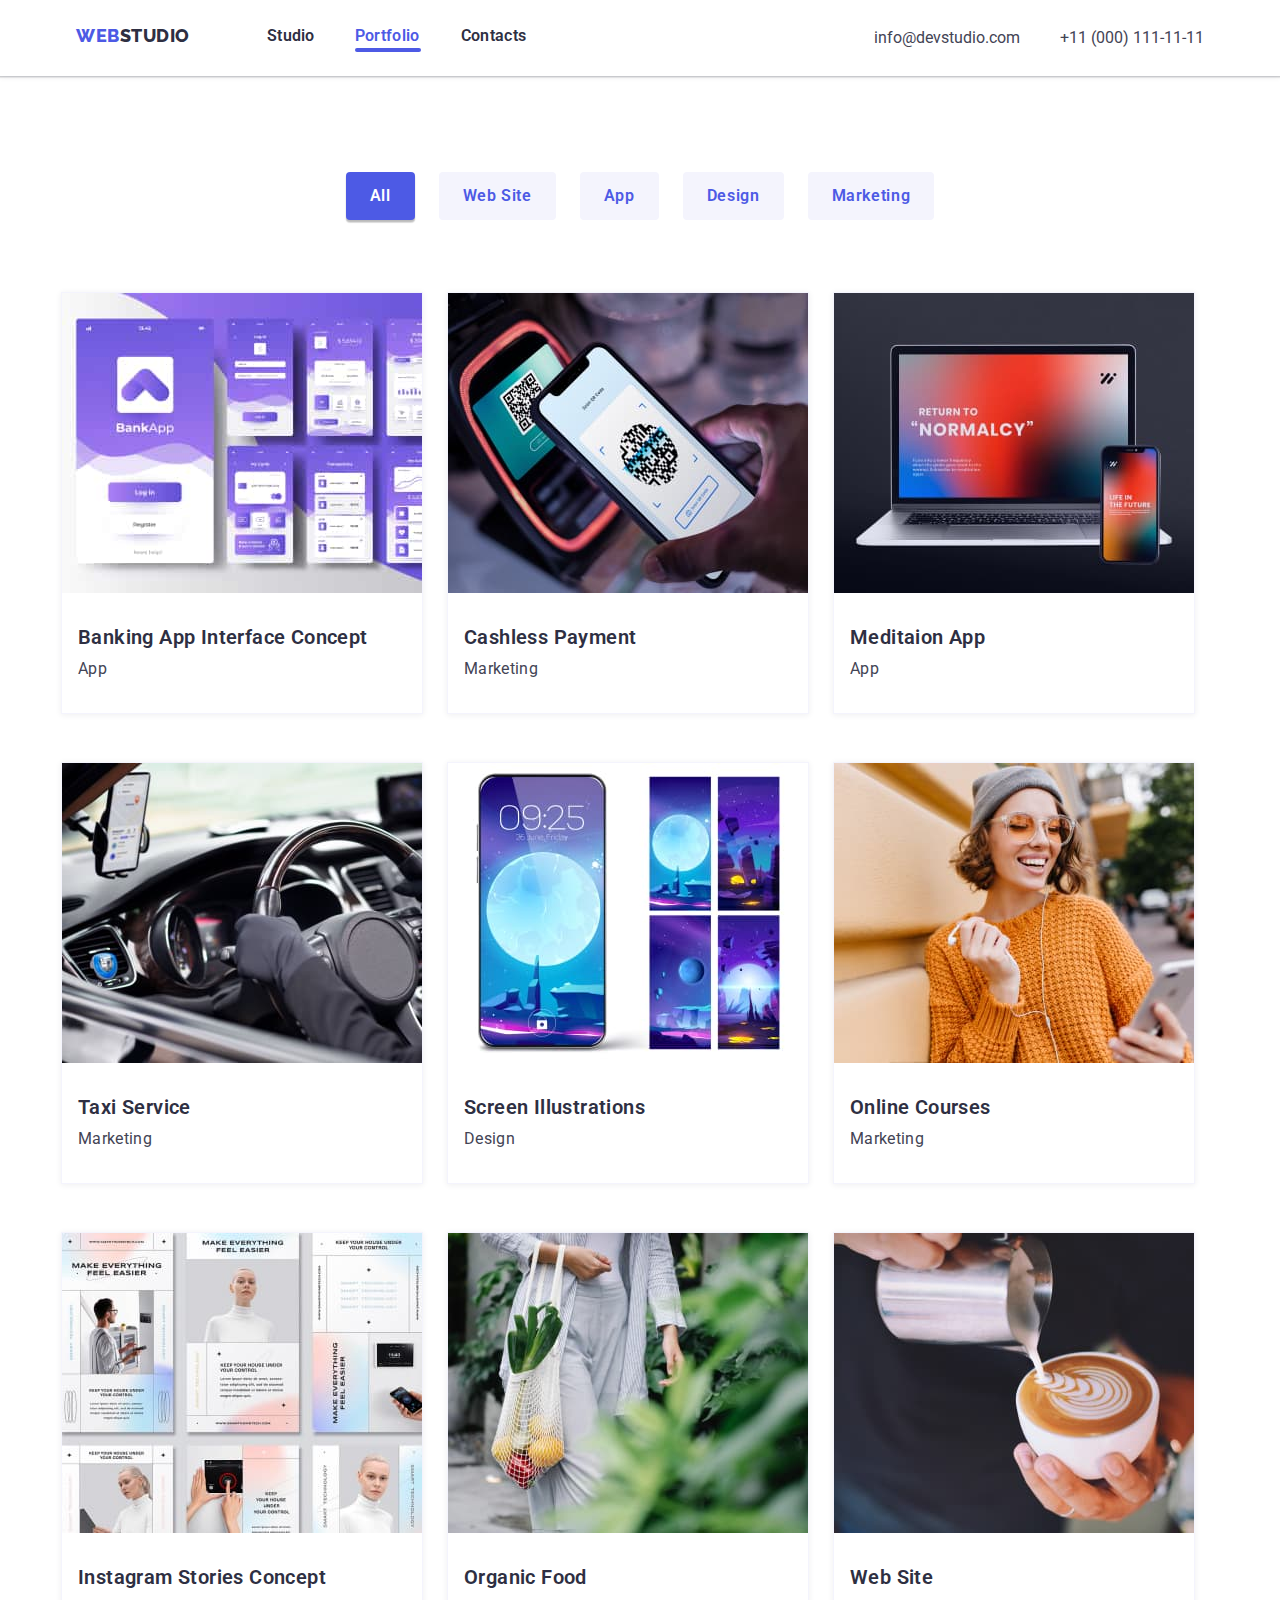
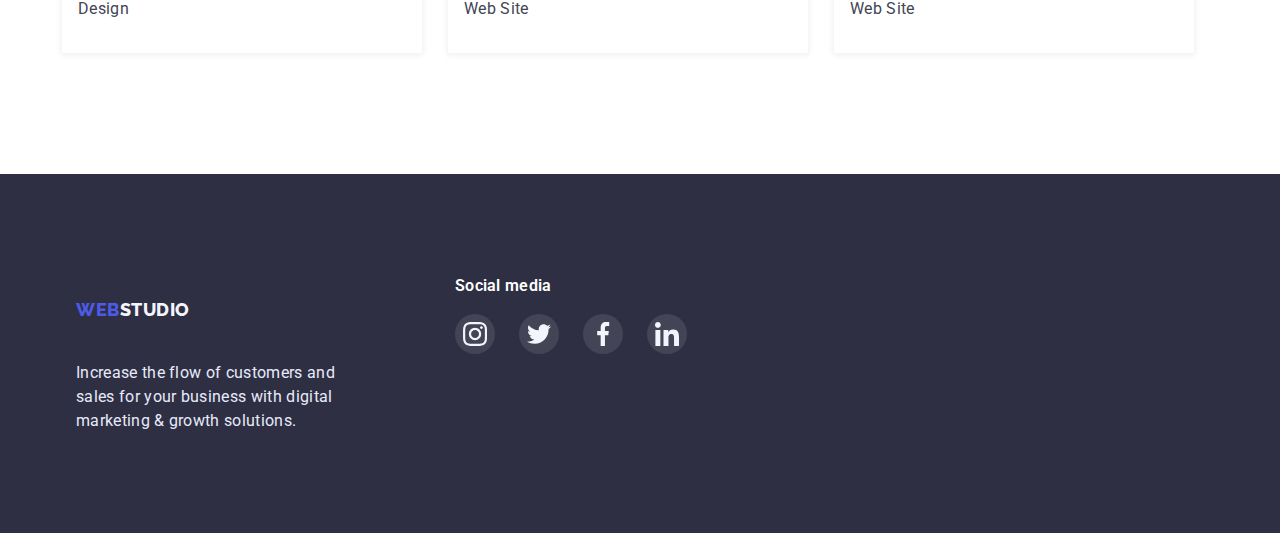
==== portfolio.html @ b30ba006 "cloned hw5" ====
<!DOCTYPE html>
<html lang="en">
    <meta charset="UTF-8">
    <meta http-equiv="X-UA-Compatible" content="IE=edge">
    <meta name="viewport" content="width=device-width, initial-scale=1.0">
    <title>Portfolio</title>
    <link rel="stylesheet" href="https://cdn.jsdelivr.net/npm/modern-normalize@1.1.0/modern-normalize.min.css">
    <link href="https://fonts.googleapis.com/css2?family=Raleway:wght@700&family=Roboto:wght@400;500;700;900&display=swap"
    rel="stylesheet">
    <link rel="stylesheet" href="./styles/styles.css">
</head>
<body>
    <!-- HEADER -->
    <header class="header-box">
        <div class="container page-header-container">
            <!-- logo and sections -->
            <nav class="nav-section">
                <a class="logo" href="./index.html">Web<span class="logo-studio-up">Studio</span></a>
                <ul class="nav-list">
                    <li class="nav-list-item"><a class="nav-list-item-link" href="./index.html">Studio</a></li>
                    <li class="nav-list-item"><a class="nav-list-item-link current underline-portfolio" href="./portfolio.html">Portfolio</a></li>
                    <li class="nav-list-item"><a class="nav-list-item-link" href="#">Contacts</a></li>
                </ul>
            </nav>
            <!-- contacts -->
            <ul class="contact-list">
                <li class="contact-item"><a class="contact-item-link" href="mailto:info@devstudio.com">info@devstudio.com</a></li>
                <li class="contact-item"><a class="contact-item-link" href="tel:+110001111111">+11 (000) 111-11-11</a></li>
            </ul>
        </div>
    </header>

    <main>
        <!-- Examples of photos -->
        <section class="gallery">
            <div class="container gallery-div">
                <h1 class="gallery-title" hidden>Gallery</h1>
                    <ul class="button-filters-list">
                        <li class="button-filters-list-item"><button class="button-filter button-filter-active" type="button">All</button></li>
                        <li class="button-filters-list-item"><button class="button-filter" type="button">Web Site</button></li>
                        <li class="button-filters-list-item"><button class="button-filter" type="button">App</button></li>
                        <li class="button-filters-list-item"><button class="button-filter" type="button">Design</button></li>
                        <li class="button-filters-list-item"><button class="button-filter" type="button">Marketing</button></li>
                    </ul>
                <ul class="gallery-list">
                    <li class="gallery-list-item">
                        <a href="#" class="gallery-list-item-link">
                            <div class="overlay-div">
                                <img src="./images/portfolio/img-1.jpg" width="360" alt="Banking App Interface Concept">
                                <div class="overlay">
                                    <p>
                                        14 Stylish and User-Friendly App Design Concepts · Task Manager App · Calorie Tracker App · Exotic Fruit Ecommerce App ·
                                        Cloud Storage App
                                    </p>
                                </div>
                            </div>
                            <div class="gallery-header-and-text">
                                <h2 class="gallery-list-title">Banking App Interface Concept</h2>
                                <p class="gallery-list-text">App</p>
                            </div>
                        </a>
                    </li>
                    <li class="gallery-list-item">
                        <a href="#" class="gallery-list-item-link">
                            <div class="overlay-div">
                                <img src="./images/portfolio/img-2.jpg" width="360" alt="Cashless Payment">
                                <div class="overlay">>
                                    <p>
                                        14 Stylish and User-Friendly App Design Concepts · Task Manager App · Calorie Tracker App · Exotic Fruit Ecommerce
                                        App ·
                                        Cloud Storage App
                                    </p>
                                </div>
                            </div>
                            <div class="gallery-header-and-text">
                                <h2 class="gallery-list-title">Cashless Payment</h2>
                                <p class="gallery-list-text">Marketing</p>
                            </div>
                        </a>
                    </li>
                    <li class="gallery-list-item">
                        <a href="#" class="gallery-list-item-link">
                            <div class="overlay-div">
                                <img src="./images/portfolio/img-3.jpg" width="360" alt="Meditaion App">
                                <div class="overlay">
                                    <p>
                                        14 Stylish and User-Friendly App Design Concepts · Task Manager App · Calorie Tracker App · Exotic Fruit Ecommerce
                                        App ·
                                        Cloud Storage App
                                    </p>
                                </div>
                            </div>
                            <div class="gallery-header-and-text">
                                <h2 class="gallery-list-title">Meditaion App</h2>
                                <p class="gallery-list-text">App</p>
                            </div>
                        </a>
                    </li>
                    <li class="gallery-list-item">
                        <a href="#" class="gallery-list-item-link">
                            <div class="overlay-div">
                                <img src="./images/portfolio/img-4.jpg" width="360" alt="Taxi Service">
                                <div class="overlay">
                                    <p>
                                        14 Stylish and User-Friendly App Design Concepts · Task Manager App · Calorie Tracker App · Exotic Fruit Ecommerce
                                        App ·
                                        Cloud Storage App
                                    </p>
                                </div>
                            </div>
                            <div class="gallery-header-and-text">
                                <h2 class="gallery-list-title">Taxi Service</h2>
                                <p class="gallery-list-text">Marketing</p>
                            </div>
                        </a>
                    </li>
                    <li class="gallery-list-item">
                        <a href="#" class="gallery-list-item-link">
                            <div class="overlay-div">
                                <img src="./images/portfolio/img-5.jpg" width="360" alt="Screen Illustrations">
                                <div class="overlay">
                                    <p>
                                        14 Stylish and User-Friendly App Design Concepts · Task Manager App · Calorie Tracker App · Exotic Fruit Ecommerce
                                        App ·
                                        Cloud Storage App
                                    </p>
                                </div>
                            </div>
                            <div class="gallery-header-and-text">
                                <h2 class="gallery-list-title">Screen Illustrations</h2>
                                <p class="gallery-list-text">Design</p>
                            </div>
                        </a>
                    </li>
                    <li class="gallery-list-item">
                        <a href="#" class="gallery-list-item-link">
                            <div class="overlay-div">
                                <img src="./images/portfolio/img-6.jpg" width="360" alt="Online Courses">
                                <div class="overlay">
                                    <p>
                                        14 Stylish and User-Friendly App Design Concepts · Task Manager App · Calorie Tracker App · Exotic Fruit Ecommerce
                                        App ·
                                        Cloud Storage App
                                    </p>
                                </div>
                            </div>
                            <div class="gallery-header-and-text">
                                <h2 class="gallery-list-title">Online Courses</h2>
                                <p class="gallery-list-text">Marketing</p>
                            </div>
                        </a>
                    </li>
                    <li class="gallery-list-item">
                        <a href="#" class="gallery-list-item-link">
                            <div class="overlay-div">
                                <img src="./images/portfolio/img-7.jpg" width="360" alt="Instagram Stories Concept">
                                <div class="overlay">
                                    <p>
                                        14 Stylish and User-Friendly App Design Concepts · Task Manager App · Calorie Tracker App · Exotic Fruit Ecommerce
                                        App ·
                                        Cloud Storage App
                                    </p>
                                </div>
                            </div>
                            <div class="gallery-header-and-text">
                                <h2 class="gallery-list-title">Instagram Stories Concept</h2>
                                <p class="gallery-list-text">Design</p>
                            </div>
                        </a>
                    </li>
                    <li class="gallery-list-item">
                        <a href="#" class="gallery-list-item-link">
                            <div class="overlay-div">
                                <img src="./images/portfolio/img-8.jpg" width="360" alt="Organic Food">
                                <div class="overlay">
                                    <p>
                                        14 Stylish and User-Friendly App Design Concepts · Task Manager App · Calorie Tracker App · Exotic Fruit Ecommerce
                                        App ·
                                        Cloud Storage App
                                    </p>
                                </div>
                            </div>
                            <div class="gallery-header-and-text">
                                <h2 class="gallery-list-title">Organic Food</h2>
                                <p class="gallery-list-text">Web Site</p>
                            </div>
                        </a>
                    </li>
                    <li class="gallery-list-item">
                        <a href="#" class="gallery-list-item-link">
                            <div class="overlay-div">
                                <img src="./images/portfolio/img-9.jpg" width="360" height="300" alt="Fresh Coffee">
                                <div class="overlay">
                                    <p>
                                        14 Stylish and User-Friendly App Design Concepts · Task Manager App · Calorie Tracker App · Exotic Fruit Ecommerce
                                        App ·
                                        Cloud Storage App
                                    </p>
                                </div>
                            </div>
                            <div class="gallery-header-and-text">
                                <h2 class="gallery-list-title">Web Site</h2>
                                <p class="gallery-list-text">Web Site</p>
                            </div>
                        </a>
                    </li>
                </ul>
            </div>
        </section>
    </main>

    <!-- FOOTER -->
<footer class="footer">
    <div class="container footer-div">
        <div class="text-and-logo-div">
            <a class="logo" href="./index.html"><span class="logo-web">Web</span><span
                    class="logo-studio-down">Studio</span></a>
            <p class="footer-text">
                Increase the flow of customers and <br>
                sales for your business with digital <br>
                marketing & growth solutions.
            </p>
        </div>
        <div class="soc-media-div">
            <p class="soc-media-p">Social media</p>
            <ul class="soc-media-list">
                <li class="social-media-list-item">
                    <a href="#" class="social-list-link-footer">
                        <svg class="social-icon-footer" width="24px" height="24px">
                            <use href="./images/svg/sprite-svg.svg#icon-instagram"></use>
                        </svg>
                    </a>
                </li>
                <li class="social-media-list-item">
                    <a href="#" class="social-list-link-footer">
                        <svg class="social-icon-footer" width="24px" height="24px">
                            <use href="./images/svg/sprite-svg.svg#icon-twitter"></use>
                        </svg>
                    </a>
                </li>
                <li class="social-media-list-item">
                    <a href="#" class="social-list-link-footer">
                        <svg class="social-icon-footer" width="24px" height="24px">
                            <use href="./images/svg/sprite-svg.svg#icon-facebook"></use>
                        </svg>
                    </a>
                </li>
                <li class="soc-media-list-item">
                    <a href="#" class="social-list-link-footer">
                        <svg class="social-icon-footer" width="24px" height="24px">>
                            <use href="./images/svg/sprite-svg.svg#icon-linkedin"></use>
                        </svg>
                    </a>
                </li>
            </ul>
        </div>
    </div>
</footer>
<script src="./js/modal.js"></script>
</body>
</html>
---- styles/styles.css ----
/* GENERAL */
:root {
    --primary-brand-color: #4D5AE5;
    --shadow-headings-color: #2E2F42;
    --success-color: #31D0AA;
    --body-text-color: #434455;
    --helper-text-color: #8E8F99;
    --accent-color: #E7E9FC;
    --light-mode-color: #F4F4FD;
    --light-background-color: #FFFFFF;
    --hero-button-click: #404BBF;
    --modal-window-bg: #FCFCFC;
    --transition-dur-and-func: cubic-bezier(0.4, 0, 0.2, 1);
}
body {
    font-family: 'Roboto', sans-serif;
    color: var(--body-text-color);
    margin: 0;
}
                                        /* STYLES RESET */
h1, h2, h3, h4, h5, h6, p{
    margin-top: 0;
    margin-bottom: 0;
}
ul, ol {
    margin-top: 0;
    margin-bottom: 0;
    margin-left: 0;
    padding-inline-start: 0;
}
img{
    display:block;
    max-width: 100%;
}
button{
    cursor:pointer;
}
.container {
    width: 1158px;
    margin-left: auto;
    margin-right: auto;
    padding-left: 15px;
    padding-right: 15px;
}
                                            /* HEADER */
.logo, .nav-list-item-link, .contact-item-link {
    text-decoration: none;
}
.logo{
    font-family: 'Raleway', sans-serif;
    font-weight: 800;
    font-size: 18px;
    line-height: 1.3;
    letter-spacing: 0.03em;
    text-transform: uppercase;
    color: var(--primary-brand-color);
    margin-right: 77px;
    text-decoration: none;
    margin-right: 77px;
    }
.logo-studio-up {
    font-family: 'Raleway', sans-serif;
    font-weight: 800;
    font-size: 18px;
    line-height: 1.3;
    letter-spacing: 0.03em;
    color: var(--shadow-headings-color);
}
.nav-list-item-link {
    font-weight: 600;
    font-size: 16px;
    line-height: 1.5;
    letter-spacing: 0.02em;
    color: var(--shadow-headings-color);

    transition: color 250ms var(--transition-dur-and-func), text-shadow 250ms var(--transition-dur-and-func);
}
.contact-item-link {
    font-size: 16px;
    line-height: 1.5;
    color: var(--body-text-color);
    text-decoration: none;

    transition: color 250ms var(--transition-dur-and-func), text-shadow 250ms var(--transition-dur-and-func);
}
.nav-list, .contact-list, .button-filters-list, .gallery-list, .principles-section-list, .what-we-are-doing-list, .our-team-list {
    list-style: none;
}
.nav-list-item-link:hover, 
.nav-list-item-link:active, 
.nav-list-item-link:focus,
.contact-item-link:hover,
.contact-item-link:visited {
    color: var(--primary-brand-color);
}
.page-header-container {
    display: flex;
    align-items: center;
}
.header-box {
    box-shadow: 0px 2px 1px rgba(46, 47, 66, 0.08), 0px 1px 1px rgba(46, 47, 66, 0.16), 0px 1px 6px rgba(46, 47, 66, 0.08);
}
.nav-section,.nav-list,.contact-list {
    display: flex;
}
.contact-list {
    margin-left: auto;
}
.nav-list-item:not(:last-child),
.contact-item:not(:last-child) {
    margin-right: 40px;
}
.nav-list-item-link, .contact-item-link, .logo{
    display: block;
    padding-top: 24px;
    padding-bottom: 24px;
}
.current{
    color: var(--primary-brand-color);
}
.underline-portfolio::after{
    content: '';
    display: block;
    width: 66px;
    height: 4px;
    border-radius: 2px;
    background-color: var(--primary-brand-color); 
    margin: 0 auto;
}
.underline-studio::after{
    content: '';
    display: block;
    width: 48px;
    height: 4px;
    border-radius: 2px;
    background-color: var(--primary-brand-color); 
    margin: 0 auto; 
}

                                        /* BUTTON-FILTERS */
.button-filter {
    font-family: inherit;
    font-weight: 600;
    font-size: 16px;
    line-height: 1.5;
    letter-spacing: 0.04em;
    color: var(--primary-brand-color);
    background-color: var(--light-mode-color);
    border: none;
    border-radius: 4px;
    padding: 12px 24px;

    transition: background-color 250ms var(--transition-dur-and-func), color 250ms var(--transition-dur-and-func), 
    border 250ms var(--transition-dur-and-func), box-shadow 250ms var(--transition-dur-and-func);
}
.button-filter:hover, .button-filter:focus, .button-filter-active {
    background-color: var(--primary-brand-color);
    color: var(--light-background-color);
    border: none;
    box-shadow: 0px 3px 1px rgba(0, 0, 0, 0.1), 0px 2px 1px rgba(0, 0, 0, 0.08), 0px 2px 2px rgba(0, 0, 0, 0.12);
}
.hero-button:hover {
    background: var(--primary-brand-color);
    box-shadow: 0px 1px 6px rgba(46, 47, 66, 0.08), 0px 1px 1px rgba(46, 47, 66, 0.16), 0px 2px 1px rgba(46, 47, 66, 0.08);
}
.hero-button:active{
    background: var(--hero-button-click);
    box-shadow: 0px 4px 4px rgba(0, 0, 0, 0.15);

}
.hero-button{
    font-family: inherit;
    padding: 16px 32px;
    background: var(--primary-brand-color);
    box-shadow: 0px 4px 4px rgba(0, 0, 0, 0.15);
    border-radius: 4px;
    border: none;

    font-weight: 600;
    font-size: 16px;
    line-height: 1.18;
    letter-spacing: 0.04em;
    color: var(--light-background-color);
    transition: box-shadow 250ms var(--transition-dur-and-func), background-color 250ms var(--transition-dur-and-func);
   }
                                            /* HERO */
.hero-section-title {    
    font-weight: 600;
    font-size: 56px;
    line-height: 1.07;
    letter-spacing: 0.02em;
    color: var(--light-background-color);
    margin-bottom: 48px;
}
.hero-section{
    height: 603px;
    text-align: center;
    padding-top: 192px;
    padding-bottom: 192px;
 }
 .background{
    margin-left: auto;
    margin-right: auto;
    height: 600px;
    max-width: 1440px;
    background-image: linear-gradient(rgba(46, 47, 66, 0.7),rgba(46, 47, 66, 0.7)), url("../images/hero/hero.jpg");
    background-repeat: no-repeat;
    background-position: center;
    background-size: contain;
 }
.hero-section-div{
    display: flex;
    flex-direction: column;
    align-items: center;
    justify-items: center;
}

                                            /* PRINCIPLES */
.principles-section-list-item-header {
    font-weight: 600;
    font-size: 20px;
    line-height: 1.2;
    letter-spacing: 0.02em;
    color: var(--shadow-headings-color);
}
.principles-section-list-item-text {
    font-size: 16px;
    line-height: 1.5;
    letter-spacing: 0.02em;
    color: var(--body-text-color);
}
.principles-section-list{
    display: flex;
}
.principles-section-list-item{
    width: calc((100% - 24px * 3) / 4);
}
.principles-section-list-item:not(:last-child){
    margin-right: 24px;
}
.principles{
    padding-top: 120px;
    padding-bottom: 120px;
}
.principles-section-list-item-header{
    margin: 8px 0px;
}
.principle-icon-div{
    height: 112px;
    display: flex;
    justify-content: center;
    align-items: center;
    background-color: var(--light-mode-color);
    border-radius: 4px;
}
                                        /* WHAT WE ARE DOING */
.what-we-are-doing-header, .our-team-header, .customers-header {
    font-weight: 600;
    font-size: 36px;
    line-height: 1.1;
    letter-spacing: 0.02em;
    color: var(--shadow-headings-color);
    margin-bottom: 72px;
    text-align: center;
}
.what-we-are-doing{
    padding-bottom: 120px;
}
.what-we-are-doing-div {
    display: flex;
    flex-direction: column;
    align-items: center;
    justify-items: center;
}
.what-we-are-doing-list{
    display: flex;
}
.img-doing-item:not(:last-child){
    margin-right: 24px;
}
.img-doing-item{
    width: calc((100% - 24px * 2) / 3);
}
                                                /* OUR TEAM */
.our-team-list-item-header{
    font-weight: 600;
    font-size: 20px;
    line-height: 1.2;
    letter-spacing: 0.02em;
    color: var(--shadow-headings-color);
    text-align: center;
}
.our-team-list-item-text{
    font-size: 16px;
    line-height: 1.5;
    letter-spacing: 0.02em;
    color: var(--body-text-color);
}
.our-team{
    background-color: var(--light-mode-color);
    padding-top: 120px;
    padding-bottom: 120px;
}
.our-team-list-item{
    background-color: var(--light-background-color);
    box-shadow: 0px 1px 6px rgba(46, 47, 66, 0.08), 0px 1px 1px rgba(46, 47, 66, 0.16), 0px 2px 1px rgba(46, 47, 66, 0.08);
    border-radius: 0px 0px 4px 4px;
}
.our-team-list-item{
    width: calc((100% - 24px * 3) / 4);
}

.our-team-list-item-header-and-text{
    padding: 32px 16px;
}

.our-team-list-item:not(:last-child){
    margin-right: 24px;
}
.our-team-header{
    text-align: center;
}
.our-team-list{
    display: flex;
    align-items: center;
    justify-items: center;
}
.our-team-list-item-text{
    margin-top: 8px;
    text-align: center;
}
.social-media-list{
    margin-top: 8px;
    display: flex;
    list-style-type:none;
}
.social-list-link{
   text-decoration:none;
   
}
.social-media-list-item:not(:last-child){
    margin-right: 24px;
}
.social-list-link{
    display: flex;
    justify-content: center;
    align-items: center;
    width: 40px;
    height: 40px;
    border-radius: 50%;
    background-color: var(--primary-brand-color);
}
.social-icon{
    fill: var(--light-mode-color);
}

                                        /* GALLERY */
.gallery-list-title{
    font-weight: 600;
    font-size: 20px;
    line-height: 1.2;
    letter-spacing: 0.02em;
    color: var(--shadow-headings-color);
}
.gallery-title{
    text-align: center;
}
.gallery-list-text{
    font-size: 16px;
    line-height: 1.5;
    letter-spacing: 0.02em;
    color: var(--body-text-color);
    margin-top: 8px;
}
.button-filters-list{
    display: flex;
    justify-content:center;
    margin-bottom: 72px;
}
.button-filters-list-item:not(:last-child){
    margin-right: 24px;
}
.gallery-list-item{
    margin-bottom: 48px;
    margin-right: 24px;
    border: 0.5px solid var(--light-mode-color);
    box-shadow: 0px 1px 6px rgba(46, 47, 66, 0.08);

    transition: border 250ms var(--transition-dur-and-func), box-shadow 250ms var(--transition-dur-and-func),
     transform 250ms var(--transition-dur-and-func);
}
.gallery-list-item:hover, .gallery-list-item:focus {
    border: 0.5px solid var(--light-mode-color);
    box-shadow: 0px 1px 6px rgba(46, 47, 66, 0.08), 0px 1px 1px rgba(46, 47, 66, 0.16), 0px 2px 1px rgba(46, 47, 66, 0.08);
}
.gallery-list-item:hover .overlay{
    transform: translate(0, 0);
}
.gallery{
    padding-top: 96px;
    padding-bottom: 120px;
}
.gallery-div{
    padding-left: 0;
    padding-right: 0;
}

.gallery-list{
    display: flex;
    flex-wrap: wrap;    
    margin-right: -24px;
    margin-bottom: -48px;
}
.gallery-header-and-text{
    padding: 32px 16px;
}
.overlay-div{
    position: relative;
    overflow: hidden;
}
.overlay{
    font-size: 16px;
    line-height: 1.5;
    letter-spacing: 0.02em;

    color: var(--light-mode-color);
    background-color: var(--primary-brand-color);

    padding-top: 40px;
    padding-left: 32px;
    padding-right: 32px;
    width: 100%;
    height: 100%;

    position: absolute;
    left: 0;
    top: 0;

    overflow: auto;
    transform: translate(0, 100%);

    transition: transform 250ms var(--transition-dur-and-func);
}
.gallery-list-item-link{
    text-decoration: none;
}
                                    /* CUSTOMERS */
.customers-list{
    list-style-type: none;
    display: flex;
}
.customers-section{
    padding: 120px 0px;
}
.customers-list-link{
    display: flex;
    width: 168px;
    height: 88px;
    justify-content: center;
    align-items: center;
    border-radius: 4px; 
    border: 1px solid var(--helper-text-color);
    border-radius: 4px;

    transition: border 250ms var(--transition-dur-and-func);
}
.customers-list-item:not(:last-child){
    margin-right: 24px;
}
.customers-list-item{
    width: calc((100% - 120px) / 6);
}

.customers-list-link:hover>.customers-icon, .customers-list-link:focus>.customers-icon{
    border: 1px solid var(--primary-brand-color);
    fill: var(--primary-brand-color);
}
.customers-icon{
    fill: var(--helper-text-color);
    width: 168px;
    height: 88px;
    padding: 16px 32px;

    transition: fill 250ms var(--transition-dur-and-func)
}
                                        /* FOOTER */
.footer-text {
    font-size: 16px;
    line-height: 24px;
    letter-spacing: 0.02em;
    color: var(--accent-color);
    margin-top: 16px;
}
.footer {
    background-color: var(--shadow-headings-color);
    padding-top: 100px;
    padding-bottom: 100px;
}
.footer-div{
    display: flex;
}
.text-and-logo-div{
    margin-right: 120px;
}
.logo-studio-down{
    font-family: 'Raleway', sans-serif;
    font-weight: 800;
    font-size: 18px;
    line-height: 1.3;
    letter-spacing: 0.03em;
    color: var(--light-mode-color);
}
.soc-media-list{
    list-style-type: none;
    display: flex;
}
.soc-media-p{
    font-weight: 600;
    font-size: 16px;
    line-height: 1.5;
    letter-spacing: 0.02em;
    color: var(--light-background-color);
    margin-bottom: 16px;
}
.soc-media-list-item:not(:last-child){
    margin-right: 16px;
}
.social-icon-footer{
    fill: var(--light-mode-color);
}
.social-list-link-footer{
    display: flex;
    justify-content: center;
    align-items: center;
    width: 40px;
    height: 40px;
    border-radius: 50%;
    background: rgba(255, 255, 255, 0.1);

    transition: box-shadow 250ms var(--transition-dur-and-func), background-color 250ms var(--transition-dur-and-func);
}
.social-list-link-footer:hover, 
.social-list-link-footer:focus{
    background-color: var(--success-color);
}


                                    /* MODAL WINDOW */
.backdrop{
    position: fixed;
    z-index: 100;
    top: 0;
    left: 0;
    width: 100%;
    height: 100%;
    background-color: rgba(46, 47, 66, 0.4);

    transition: opacity 250ms var(--transition-dur-and-func), visibility 250ms var(--transition-dur-and-func);
}
.modal-window{
    width: 408px;
    height: 576px;
    background-color: var(--modal-window-bg);
    
    position: absolute;
    top: 50%;
    left: 50%;
    transform: translate(-50%,-50%);

    box-shadow: 0px 1px 1px rgba(0, 0, 0, 0.14), 0px 1px 3px rgba(0, 0, 0, 0.12), 0px 2px 1px rgba(0, 0, 0, 0.2);
    border-radius: 4px;
}
.modal-window-close-icon{
    width: 8px;
    height: 8px;
}
.modal-close-btn{
    background-color: var(--accent-color);
    border: 1px solid rgba(0, 0, 0, 0.1);
    width: 24px;
    height: 24px;
    padding: 0;
    border-radius: 50%;

    display: flex;
    justify-content: center;
    align-items: center;

    position: absolute;
    top: 24px;
    right: 24px;

    transition: box-shadow 250ms var(--transition-dur-and-func), border 250ms var(--transition-dur-and-func);
}
.modal-close-btn:hover, .modal-close-btn:focus{
    box-shadow: 0px 1px 6px rgba(46, 47, 66, 0.08), 0px 1px 1px rgba(46, 47, 66, 0.16), 0px 2px 1px rgba(46, 47, 66, 0.08);
    border:transparent;
}
.backdrop.is-hidden{
    opacity: 0;
    visibility: hidden;
    pointer-events: none;
}
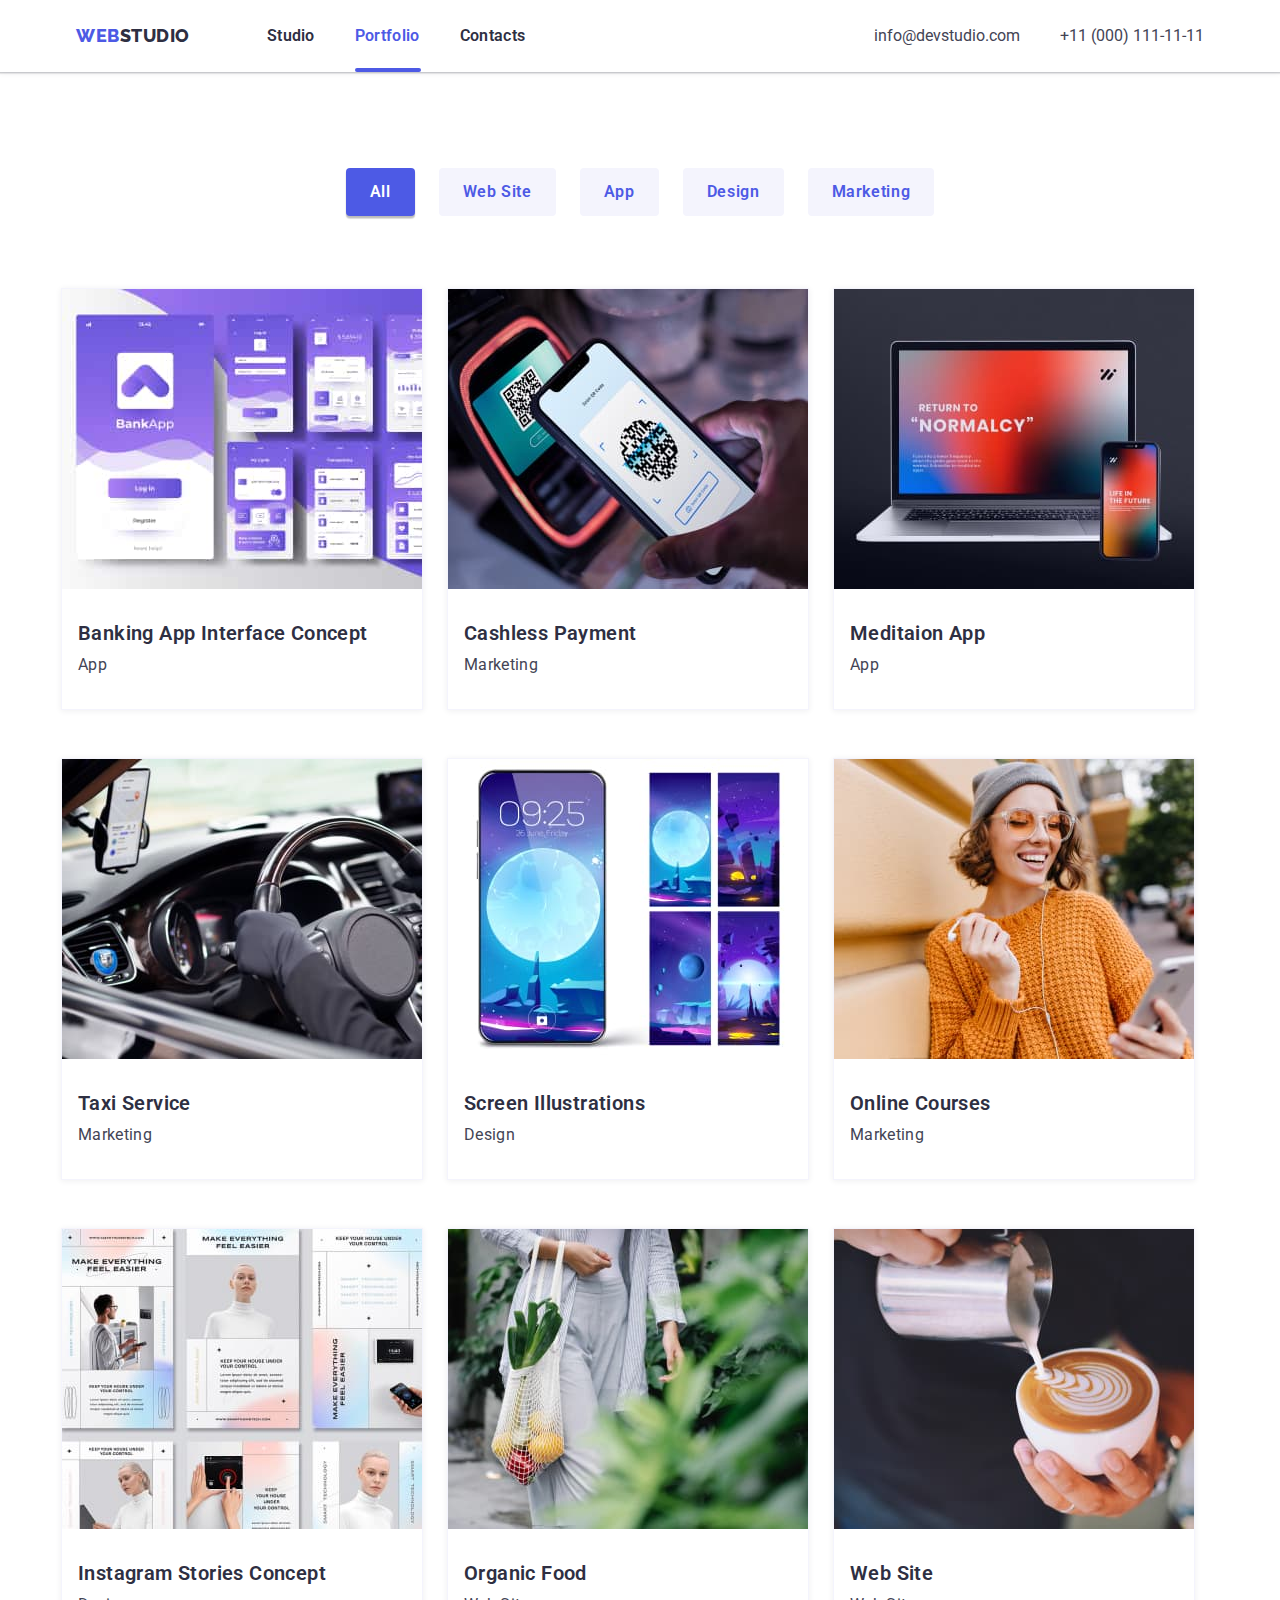
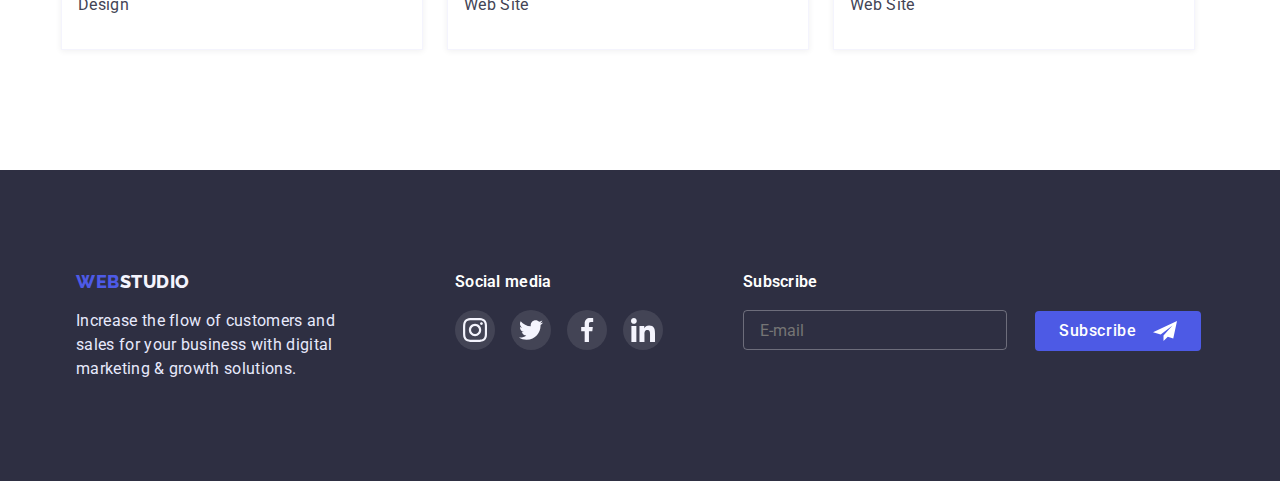
==== commit 9e364916: "subscribe btn positioning + portfolio footer edits" ====
--- a/portfolio.html
+++ b/portfolio.html
@@ -224,21 +224,21 @@
         <div class="soc-media-div">
             <p class="soc-media-p">Social media</p>
             <ul class="soc-media-list">
-                <li class="social-media-list-item">
+                <li class="soc-media-list-item">
                     <a href="#" class="social-list-link-footer">
                         <svg class="social-icon-footer" width="24px" height="24px">
                             <use href="./images/svg/sprite-svg.svg#icon-instagram"></use>
                         </svg>
                     </a>
                 </li>
-                <li class="social-media-list-item">
+                <li class="soc-media-list-item">
                     <a href="#" class="social-list-link-footer">
                         <svg class="social-icon-footer" width="24px" height="24px">
                             <use href="./images/svg/sprite-svg.svg#icon-twitter"></use>
                         </svg>
                     </a>
                 </li>
-                <li class="social-media-list-item">
+                <li class="soc-media-list-item">
                     <a href="#" class="social-list-link-footer">
                         <svg class="social-icon-footer" width="24px" height="24px">
                             <use href="./images/svg/sprite-svg.svg#icon-facebook"></use>
@@ -254,7 +254,24 @@
                 </li>
             </ul>
         </div>
-    </div>
+        <form class="subscribe-div">
+            <label class="subscribe-label">
+                <p class="subscribe-form-input-desc">Subscribe</p>
+                <input 
+                type="email" 
+                class="subscribe-form-input" 
+                name="subscribe-email" 
+                required
+                pattern="[a-z0-9._%+-]+@[a-z0-9.-]+\.[a-z]{2,4}$" 
+                placeholder="E-mail">
+            </label>
+            <button type="submit" class="subscribe-form-submit">Subscribe
+                <svg class="subsctibe-icon" width="24px" height="24px">
+                    <use href="./images/svg/sprite-svg.svg#icon-subscribe"></use>
+                </svg>
+            </button>
+        </form>
+    </div>     
 </footer>
 <script src="./js/modal.js"></script>
 </body>
--- a/styles/styles.css
+++ b/styles/styles.css
@@ -73,7 +73,9 @@
     letter-spacing: 0.02em;
     color: var(--shadow-headings-color);
 
-    transition: color 250ms var(--transition-dur-and-func), text-shadow 250ms var(--transition-dur-and-func);
+    position: relative;
+
+    transition: color 250ms var(--transition-dur-and-func);
 }
 .contact-item-link {
     font-size: 16px;
@@ -81,7 +83,7 @@
     color: var(--body-text-color);
     text-decoration: none;
 
-    transition: color 250ms var(--transition-dur-and-func), text-shadow 250ms var(--transition-dur-and-func);
+    transition: color 250ms var(--transition-dur-and-func);
 }
 .nav-list, .contact-list, .button-filters-list, .gallery-list, .principles-section-list, .what-we-are-doing-list, .our-team-list {
     list-style: none;
@@ -102,6 +104,7 @@
 }
 .nav-section,.nav-list,.contact-list {
     display: flex;
+    align-items: center;
 }
 .contact-list {
     margin-left: auto;
@@ -110,7 +113,7 @@
 .contact-item:not(:last-child) {
     margin-right: 40px;
 }
-.nav-list-item-link, .contact-item-link, .logo{
+.nav-list-item-link, .contact-item-link {
     display: block;
     padding-top: 24px;
     padding-bottom: 24px;
@@ -125,7 +128,10 @@
     height: 4px;
     border-radius: 2px;
     background-color: var(--primary-brand-color); 
-    margin: 0 auto;
+    
+    bottom: 0;
+    left: 0;
+    position: absolute;
 }
 .underline-studio::after{
     content: '';
@@ -134,7 +140,10 @@
     height: 4px;
     border-radius: 2px;
     background-color: var(--primary-brand-color); 
-    margin: 0 auto; 
+    
+    position: absolute;
+    bottom: 0;
+    left: 0;
 }
 
                                         /* BUTTON-FILTERS */
@@ -159,11 +168,13 @@
     border: none;
     box-shadow: 0px 3px 1px rgba(0, 0, 0, 0.1), 0px 2px 1px rgba(0, 0, 0, 0.08), 0px 2px 2px rgba(0, 0, 0, 0.12);
 }
-.hero-button:hover {
+.hero-button:hover,
+.subscribe-form-submit:hover {
     background: var(--primary-brand-color);
     box-shadow: 0px 1px 6px rgba(46, 47, 66, 0.08), 0px 1px 1px rgba(46, 47, 66, 0.16), 0px 2px 1px rgba(46, 47, 66, 0.08);
 }
-.hero-button:active{
+.hero-button:active,
+.subscribe-form-submit:active {
     background: var(--hero-button-click);
     box-shadow: 0px 4px 4px rgba(0, 0, 0, 0.15);
 
@@ -393,7 +404,7 @@
     border: 0.5px solid var(--light-mode-color);
     box-shadow: 0px 1px 6px rgba(46, 47, 66, 0.08), 0px 1px 1px rgba(46, 47, 66, 0.16), 0px 2px 1px rgba(46, 47, 66, 0.08);
 }
-.gallery-list-item:hover .overlay{
+.gallery-list-item-link:hover .overlay{
     transform: translate(0, 0);
 }
 .gallery{
@@ -454,7 +465,6 @@
 }
 .customers-list-link{
     display: flex;
-    width: 168px;
     height: 88px;
     justify-content: center;
     align-items: center;
@@ -472,14 +482,16 @@
 }
 
 .customers-list-link:hover>.customers-icon, .customers-list-link:focus>.customers-icon{
+    fill: var(--primary-brand-color);
+}
+.customers-list-link:hover, .customers-list-link:focus{
     border: 1px solid var(--primary-brand-color);
-    fill: var(--primary-brand-color);
 }
 .customers-icon{
     fill: var(--helper-text-color);
-    width: 168px;
-    height: 88px;
-    padding: 16px 32px;
+    width: 104px;
+    height: 56px;
+    /* padding: 16px 32px; */
 
     transition: fill 250ms var(--transition-dur-and-func)
 }
@@ -537,7 +549,7 @@
     border-radius: 50%;
     background: rgba(255, 255, 255, 0.1);
 
-    transition: box-shadow 250ms var(--transition-dur-and-func), background-color 250ms var(--transition-dur-and-func);
+    transition: background-color 250ms var(--transition-dur-and-func);
 }
 .social-list-link-footer:hover, 
 .social-list-link-footer:focus{
@@ -569,6 +581,8 @@
 
     box-shadow: 0px 1px 1px rgba(0, 0, 0, 0.14), 0px 1px 3px rgba(0, 0, 0, 0.12), 0px 2px 1px rgba(0, 0, 0, 0.2);
     border-radius: 4px;
+
+    padding: 70px 24px 24px 24px;
 }
 .modal-window-close-icon{
     width: 8px;
@@ -590,14 +604,242 @@
     top: 24px;
     right: 24px;
 
-    transition: box-shadow 250ms var(--transition-dur-and-func), border 250ms var(--transition-dur-and-func);
+    transition: border 250ms var(--transition-dur-and-func);
 }
 .modal-close-btn:hover, .modal-close-btn:focus{
-    box-shadow: 0px 1px 6px rgba(46, 47, 66, 0.08), 0px 1px 1px rgba(46, 47, 66, 0.16), 0px 2px 1px rgba(46, 47, 66, 0.08);
-    border:transparent;
+    fill: var(--light-background-color);
+    background-color: var(--hero-button-click);
 }
 .backdrop.is-hidden{
     opacity: 0;
     visibility: hidden;
     pointer-events: none;
+}
+.modal-form {
+    display: flex;
+    flex-direction: column;
+}
+
+.modal-form-input {
+    width: 100%;
+    height: 40px;
+    border: 1px solid rgba(33, 33, 33, 0.2);
+    border-radius: 4px;
+    background-color: var(--modal-window-bg);
+    padding-left: 62px;
+
+    transition: border-color var(--transition-dur-and-func);
+
+}
+
+.modal-form-input-decs {
+    display: block;
+    font-size: 12px;
+    line-height: 1.33;
+    letter-spacing: 0.04em;
+    color: var(--helper-text-color);
+    margin-bottom: 4px;
+}
+
+.modal-form-field {
+    margin-bottom: 8px;
+}
+
+.modal-form-input-icon {
+    display: block;
+    width: 18px;
+    height: 18px;
+
+    transition: fill var(--transition-dur-and-func);
+
+    position: absolute;
+    top: 50%;
+    left: 0;
+    transform: translate(0, -50%);
+    left: 16px;
+
+    fill: var(--shadow-headings-color);
+}
+
+.modal-form-input-wrapper {
+    position: relative;
+    display: block;
+}
+
+.modal-form-input:focus,
+.modal-form-message:focus,
+.subscribe-form-input:focus {
+    border-color: var(--primary-brand-color);
+    outline: none;
+}
+
+.modal-form-input:focus+.modal-form-input-icon {
+    fill: var(--primary-brand-color);
+}
+
+.modal-form-message {
+    resize: none;
+    width: 100%;
+    height: 120px;
+    padding: 8px 16px;
+    border-radius: 4px;
+    background-color: var(--modal-window-bg);
+
+    transition: border-color var(--transition-dur-and-func);
+
+
+    font-size: 12px;
+    line-height: 1.33;
+    letter-spacing: 0.04em;
+
+    border: 1px solid rgba(33, 33, 33, 0.2);
+}
+
+.modal-form-message::placeholder {
+    color: rgba(117, 117, 117, 0.5);
+}
+
+.modal-form-check-desc::before {
+    display: block;
+    content: '';
+    height: 16px;
+    width: 16px;
+    border: 1.25px solid var(--shadow-headings-color);
+    border-radius: 2px;
+    cursor: pointer;
+    margin-right: 8px;
+
+    transition: background-color 250ms var(--transition-dur-and-func),
+        border 250ms var(--transition-dur-and-func);
+}
+
+.modal-form-check:checked+.modal-form-check-desc::before {
+    background-image: url("../images/svg/checkbox.svg");
+    background-color: var(--hero-button-click);
+    border: none;
+    background-repeat: no-repeat;
+    background-position: center;
+}
+
+.modal-form-check:focus+.modal-form-check-desc::before {
+    border-color: var(--primary-brand-color);
+    outline: none;
+}
+
+.visually-hidden {
+    position: absolute;
+    width: 1px;
+    height: 1px;
+    margin: -1px;
+    padding: 0;
+    overflow: hidden;
+    border: 0;
+    clip: rect(0 0 0 0);
+}
+
+.modal-form-check-desc {
+    display: flex;
+    align-items: center;
+    font-size: 12px;
+    line-height: 1.33;
+    letter-spacing: 0.04em;
+    margin-bottom: 24px;
+}
+
+.modal-form-submit {
+    font-family: inherit;
+    padding: 16px 32px;
+    background: var(--primary-brand-color);
+    box-shadow: 0px 4px 4px rgba(0, 0, 0, 0.15);
+    border-radius: 4px;
+    border: none;
+
+    font-weight: 600;
+    font-size: 16px;
+    line-height: 1.18;
+    letter-spacing: 0.04em;
+    color: var(--light-background-color);
+    align-self: center;
+    transition: box-shadow 250ms var(--transition-dur-and-func), background-color 250ms var(--transition-dur-and-func);
+}
+
+.modal-form-submit:hover,
+.subscribe-form-submit:hover {
+    background: var(--primary-brand-color);
+    box-shadow: 0px 1px 6px rgba(46, 47, 66, 0.08), 0px 1px 1px rgba(46, 47, 66, 0.16), 0px 2px 1px rgba(46, 47, 66, 0.08);
+}
+
+.modal-form-submit:active,
+.subscribe-form-submit:active {
+    background: var(--hero-button-click);
+    box-shadow: 0px 4px 4px rgba(0, 0, 0, 0.15);
+}
+
+.modal-form-text {
+    font-weight: 500;
+    font-size: 16px;
+    line-height: 1.5;
+
+    text-align: center;
+    letter-spacing: 0.02em;
+    color: var(--shadow-headings-color);
+
+    margin-bottom: 16px;
+}
+
+.soc-media-div {
+    margin-right: 80px;
+}
+
+.subscribe-form-input-desc {
+    font-weight: 600;
+    font-size: 16px;
+    line-height: 1.5;
+    letter-spacing: 0.02em;
+    color: var(--light-background-color);
+    margin-bottom: 16px;
+}
+
+.subscribe-form-input {
+    height: 40px;
+    width: 264px;
+    background-color: transparent;
+    padding-left: 16px;
+    margin-right: 24px;
+
+    border: 1px solid rgba(255, 255, 255, 0.3);
+    border-radius: 4px;
+
+    transition: border-color 250ms var(--transition-dur-and-func);
+}
+
+.subscribe-form-submit {
+    font-family: inherit;
+    padding: 8px 24px;
+
+    background: var(--primary-brand-color);
+    border-radius: 4px;
+    border: none;
+
+    font-weight: 500;
+    font-size: 16px;
+    line-height: 1.5;
+    letter-spacing: 0.04em;
+
+    color: var(--light-background-color);
+
+    align-self: center;
+    height: 40px;
+
+    display: inline-flex;
+    justify-content: center;
+    align-items: center;
+    right: 0;
+
+    transition: box-shadow 250ms var(--transition-dur-and-func), 
+                background-color 250ms var(--transition-dur-and-func);
+
+} 
+.subsctibe-icon{
+   margin-left: 16px;
 }